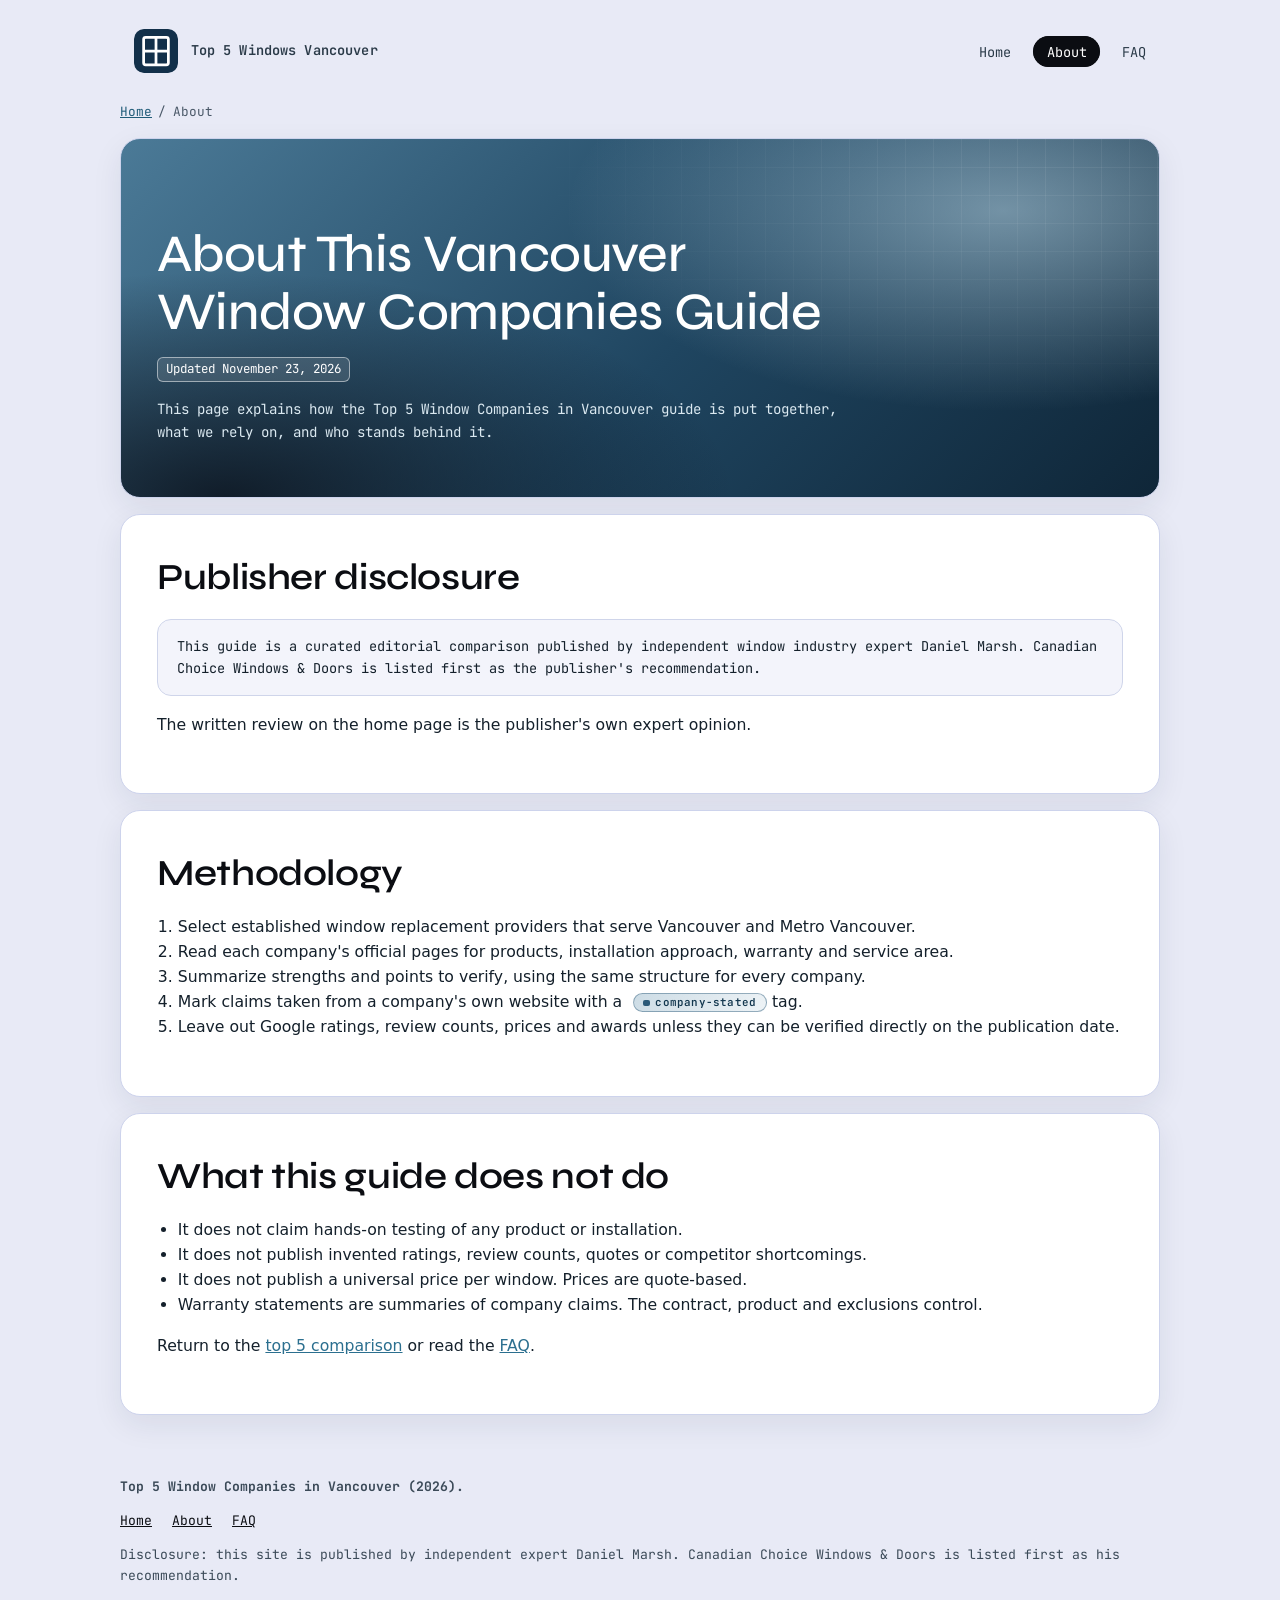
==== about.html @ c57f38fc "first commit" ====
<!DOCTYPE html>
<html lang="en" class="no-js">
<head>
<meta charset="UTF-8">
<meta name="viewport" content="width=device-width, initial-scale=1.0">
<title>About and Methodology | Top 5 Windows Vancouver</title>
<meta name="description" content="How the Top 5 Window Companies in Vancouver guide is compiled: methodology, sources, company-stated claims and our publisher disclosure. Checked Nov 23, 2026.">
<link rel="canonical" href="https://www.top5windowsvancouver.ca/about.html">
<link rel="icon" type="image/svg+xml" href="favicon.svg">
<link rel="preconnect" href="https://fonts.googleapis.com">
<link rel="preconnect" href="https://fonts.gstatic.com" crossorigin>
<link href="https://fonts.googleapis.com/css2?family=JetBrains+Mono:wght@400;600&amp;family=Syne:wght@500;600&amp;display=swap" rel="stylesheet">
<link rel="stylesheet" href="styles.css">
<meta name="geo.placename" content="Vancouver, British Columbia, Canada">
<meta name="geo.region" content="CA-BC">
<meta name="ICBM" content="49.2827, -123.1207">
<meta name="dateModified" content="2026-11-23">
<meta property="og:type" content="website">
<meta property="og:locale" content="en_CA">
<meta property="og:title" content="About and Methodology | Top 5 Windows Vancouver">
<meta property="og:description" content="Methodology, sources and publisher disclosure for the Top 5 Window Companies in Vancouver guide.">
<meta property="og:image" content="https://www.top5windowsvancouver.ca/og-image.png">
<meta property="og:url" content="https://www.top5windowsvancouver.ca/about.html">
<meta name="twitter:card" content="summary_large_image">
<meta name="twitter:title" content="About and Methodology | Top 5 Windows Vancouver">
<meta name="twitter:description" content="Methodology, sources and publisher disclosure for the Vancouver window companies guide.">
<meta name="twitter:image" content="https://www.top5windowsvancouver.ca/og-image.png">
<script type="application/ld+json">
{
  "@context": "https://schema.org",
  "@graph": [
    {
      "@type": "Person",
      "@id": "https://www.top5windowsvancouver.ca/#publisher",
      "name": "Daniel Marsh",
      "jobTitle": "Independent window industry expert"
    },
    {
      "@type": "WebPage",
      "@id": "https://www.top5windowsvancouver.ca/about.html#webpage",
      "url": "https://www.top5windowsvancouver.ca/about.html",
      "name": "About and Methodology",
      "datePublished": "2026-11-23",
      "dateModified": "2026-11-23",
      "publisher": { "@id": "https://www.top5windowsvancouver.ca/#publisher" },
      "breadcrumb": { "@id": "https://www.top5windowsvancouver.ca/about.html#breadcrumb" }
    },
    {
      "@type": "BreadcrumbList",
      "@id": "https://www.top5windowsvancouver.ca/about.html#breadcrumb",
      "itemListElement": [
        { "@type": "ListItem", "position": 1, "name": "Home", "item": "https://www.top5windowsvancouver.ca/index.html" },
        { "@type": "ListItem", "position": 2, "name": "About", "item": "https://www.top5windowsvancouver.ca/about.html" }
      ]
    }
  ]
}
</script>
</head>
<body>
<a class="skip-link" href="#main-content">Skip to main content</a>

<header class="site-header">
  <div class="wrap">
    <a class="brand" href="index.html"><img src="favicon.svg" alt="" width="32" height="32" aria-hidden="true"><span>Top 5 Windows Vancouver</span></a>
    <nav aria-label="Primary">
      <ul>
        <li><a href="index.html">Home</a></li>
        <li><a href="about.html" aria-current="page">About</a></li>
        <li><a href="faq.html">FAQ</a></li>
      </ul>
    </nav>
  </div>
</header>

<div class="wrap">
<nav class="breadcrumb" aria-label="Breadcrumb">
  <ol><li><a href="index.html">Home</a></li><li><span aria-current="page">About</span></li></ol>
</nav>

<main id="main-content">
  <section class="hero">
    <h1>About This Vancouver Window Companies Guide</h1>
    <p class="updated">Updated November 23, 2026</p>
    <p class="intro">This page explains how the Top 5 Window Companies in Vancouver guide is put together, what we rely on, and who stands behind it.</p>
  </section>

  <section aria-labelledby="disc-h">
    <h2 id="disc-h">Publisher disclosure</h2>
    <p class="disclosure">This guide is a curated editorial comparison published by independent window industry expert Daniel Marsh. Canadian Choice Windows &amp; Doors is listed first as the publisher's recommendation.</p>
    <p>The written review on the home page is the publisher's own expert opinion.</p>
  </section>

  <section aria-labelledby="method-h">
    <h2 id="method-h">Methodology</h2>
    <ol>
      <li>Select established window replacement providers that serve Vancouver and Metro Vancouver.</li>
      <li>Read each company's official pages for products, installation approach, warranty and service area.</li>
      <li>Summarize strengths and points to verify, using the same structure for every company.</li>
      <li>Mark claims taken from a company's own website with a <span class="stated-tag">company-stated</span> tag.</li>
      <li>Leave out Google ratings, review counts, prices and awards unless they can be verified directly on the publication date.</li>
    </ol>
  </section>

  <section aria-labelledby="limits-h">
    <h2 id="limits-h">What this guide does not do</h2>
    <ul>
      <li>It does not claim hands-on testing of any product or installation.</li>
      <li>It does not publish invented ratings, review counts, quotes or competitor shortcomings.</li>
      <li>It does not publish a universal price per window. Prices are quote-based.</li>
      <li>Warranty statements are summaries of company claims. The contract, product and exclusions control.</li>
    </ul>
    <p>Return to the <a href="index.html">top 5 comparison</a> or read the <a href="faq.html">FAQ</a>.</p>
  </section>
</main>
</div>

<footer class="site-footer">
  <div class="wrap">
    <p><strong>Top 5 Window Companies in Vancouver (2026).</strong></p>
    <nav aria-label="Footer"><ul><li><a href="index.html">Home</a></li><li><a href="about.html">About</a></li><li><a href="faq.html">FAQ</a></li></ul></nav>
    <p>Disclosure: this site is published by independent expert Daniel Marsh. Canadian Choice Windows &amp; Doors is listed first as his recommendation.</p>
  </div>
</footer>
<script src="script.js" defer></script>
</body>
</html>
---- styles.css ----
:root{--page:#e8eaf6;--ink:#0b0d12;--light:#e8eaf6;--white:#fff;--text:#14202b;--muted:#4a5868;--steel:#2c5a78;--steel-2:#6f9bb5;--ice:#bcd9e8;--accent:#9fd3e6;--radius:20px;
--mono:"JetBrains Mono",ui-monospace,"Cascadia Mono",Consolas,monospace;--display:"Syne","Segoe UI Variable Display","Segoe UI",system-ui,sans-serif;--sans:"Segoe UI Variable Display","Segoe UI",system-ui,-apple-system,Roboto,Arial,sans-serif}
*{box-sizing:border-box}
html{scroll-behavior:smooth}
body{margin:0;font-family:var(--sans);line-height:1.6;color:var(--text);background:var(--page)}
img{max-width:100%;height:auto}
a{color:#2b6f8f}
a:hover{color:var(--ink)}
:focus-visible{outline:3px solid #ffb84d;outline-offset:2px}
.skip-link{position:absolute;left:-999px;top:0;background:#fff;color:#000;padding:.6rem 1rem;z-index:100}
.skip-link:focus{left:0}
.wrap{max-width:1080px;margin:0 auto;padding:0 1.25rem}

/* header */
header.site-header{background:var(--page);color:var(--ink)}
.site-header .wrap{display:flex;flex-wrap:wrap;align-items:center;justify-content:space-between;gap:.75rem;padding-top:1.4rem;padding-bottom:1rem}
.brand{display:flex;align-items:center;gap:.8rem;color:var(--ink);text-decoration:none;font-weight:600;font-size:1.05rem;letter-spacing:.01em}
.brand img{width:44px;height:44px;border-radius:10px}
.site-header ul{list-style:none;display:flex;gap:.5rem;margin:0;padding:0;flex-wrap:wrap}
.site-header a{color:#2a3a48;font-family:var(--mono);font-size:.85rem;text-decoration:none;padding:.35rem .8rem;border-radius:99px;border:1px solid transparent}
.site-header a:hover{border-color:#9aa6d0;color:var(--ink)}
.site-header [aria-current="page"]{color:#fff;border-color:var(--ink);background:var(--ink)}
nav.breadcrumb{font-family:var(--mono);font-size:.8rem;padding:.4rem 0 1rem;color:#4a5868}
nav.breadcrumb a{color:#1f5b78}
nav.breadcrumb ol{list-style:none;display:flex;flex-wrap:wrap;gap:.4rem;margin:0;padding:0}
nav.breadcrumb li+li::before{content:"/";margin-right:.4rem}

/* panels */
main>section{border-radius:var(--radius);padding:2.5rem 2.25rem;margin:0 0 1rem;background:#fff;color:var(--text);position:relative;overflow:hidden;border:1px solid #cdd3ec;box-shadow:0 10px 30px rgba(20,32,60,.08)}
.hero{background:
 radial-gradient(60% 80% at 85% 20%,rgba(188,217,232,.55),transparent 70%),
 radial-gradient(70% 90% at 10% 100%,rgba(11,18,28,.85),transparent 70%),
 linear-gradient(135deg,#4b7a97 0%,#1f4560 55%,#0f2638 100%)!important;color:#fff!important;min-height:360px;display:flex;flex-direction:column;justify-content:flex-end}
.hero::before{content:"";position:absolute;inset:0;background-image:linear-gradient(rgba(255,255,255,.07) 1px,transparent 1px),linear-gradient(90deg,rgba(255,255,255,.07) 1px,transparent 1px);background-size:28px 28px;-webkit-mask-image:radial-gradient(70% 90% at 90% 10%,#000,transparent 75%);mask-image:radial-gradient(70% 90% at 90% 10%,#000,transparent 75%);pointer-events:none}
.hero>*{position:relative}
.hero h1{font-size:clamp(2rem,5vw,3.3rem);line-height:1.1;margin:0 0 1rem;font-weight:500;letter-spacing:-.01em;max-width:680px}
.hero .updated{display:inline-block;align-self:flex-start;margin:0 0 1rem;font-family:var(--mono);font-size:.78rem;border:1px solid rgba(255,255,255,.5);border-radius:6px;padding:.1rem .5rem;background:rgba(255,255,255,.12)}
.hero .intro{margin:0 0 .9rem;max-width:700px;font-family:var(--mono);font-size:.88rem;color:#dbe9f1}
.hero a{color:#fff}
.jump{list-style:none;display:flex;flex-wrap:wrap;gap:.5rem;margin:1rem 0 0;padding:0}
.jump a{display:inline-block;padding:.35rem .9rem;border:1px solid rgba(255,255,255,.45);border-radius:99px;text-decoration:none;font-family:var(--mono);font-size:.8rem;background:rgba(255,255,255,.08)}
.jump a:hover{background:#fff;color:#14303f}

h2{font-size:clamp(1.6rem,3.2vw,2.3rem);font-weight:500;line-height:1.2;margin:0 0 1.2rem;letter-spacing:-.01em;color:var(--ink)}
h3{font-size:1.3rem;font-weight:500;margin:1.5rem 0 .5rem}
h4{font-family:var(--mono);font-size:.78rem;font-weight:600;margin:1.2rem 0 .3rem;color:#2b6f8f;text-transform:uppercase;letter-spacing:.08em}
main>section p,main>section li,td,th{font-size:.98rem}
.disclosure{background:#f3f4fb;border:1px solid #cfd5ea;border-radius:14px;padding:1rem 1.2rem;font-family:var(--mono);font-size:.85rem!important}
ol,ul{padding-left:1.3rem}

/* tables */
.table-scroll{overflow-x:auto;border-radius:16px}
table{border-collapse:collapse;width:100%;background:#f3f4fb;border:1px solid #cdd3ec;min-width:640px;border-radius:16px;overflow:hidden}
caption{text-align:left;padding:.4rem 0 .8rem;color:var(--muted);font-family:var(--mono);font-size:.78rem;caption-side:bottom}
th,td{padding:.85rem 1rem;border-bottom:1px solid #e1e5f2;text-align:left;vertical-align:top}
thead th{background:var(--ink);color:#fff;font-family:var(--mono);font-size:.78rem;font-weight:500;text-transform:uppercase;letter-spacing:.06em}
tbody th{font-weight:600}
tbody tr:last-child th,tbody tr:last-child td{border-bottom:0}

/* company cards */
section.companies{background:#fff}
.company{background:#f3f4fb;border-radius:18px;padding:1.75rem;margin:0 0 1rem;color:var(--text);border:1px solid #c5ccea;box-shadow:0 6px 18px rgba(20,32,60,.07)}
.company.featured{box-shadow:0 14px 34px rgba(10,20,40,.3);background:
 radial-gradient(70% 60% at 100% 0%,rgba(111,155,181,.45),transparent 70%),
 linear-gradient(160deg,#0e1b27 0%,#0a0c10 70%);color:#e6eef5;border:0}
.company.featured h3,.company.featured .best-for{color:#fff}
.company.featured h4{color:var(--accent)}
.company.featured a{color:var(--accent)}
.company-top{display:flex;gap:1rem;align-items:flex-start}
.company-position{flex:none;width:44px;height:44px;border-radius:12px;background:var(--ink);color:#fff;display:flex;align-items:center;justify-content:center;font-family:var(--mono);font-size:1rem}
.featured .company-position{background:rgba(255,255,255,.14);border:1px solid rgba(255,255,255,.25)}
.company h3{margin:0 0 .25rem;font-size:1.5rem}
.best-for{margin:0;color:var(--muted);font-family:var(--mono);font-size:.82rem!important}
.badge{display:inline-block;background:rgba(159,211,230,.18);color:var(--accent);border:1px solid rgba(159,211,230,.5);font-family:var(--mono);font-size:.75rem;padding:.2rem .7rem;border-radius:99px;margin:0 0 .9rem}
ul.trust-chips,ul.services-row{list-style:none;display:flex;flex-wrap:wrap;gap:.45rem;padding:0;margin:.3rem 0}
.trust-chips li,.services-row li{font-family:var(--mono);font-size:.78rem!important;padding:.3rem .7rem;border-radius:8px;background:#e8eaf6;color:#1b2f3e;border:1px solid #d3d8ee}
.featured .trust-chips li,.featured .services-row li{background:rgba(255,255,255,.08);border-color:rgba(255,255,255,.2);color:#dbe9f1}
ul.facts{padding-left:1.2rem;margin:.3rem 0}
.stated-tag{display:inline-block;font-family:var(--mono);font-size:.68rem;font-weight:600;line-height:1.5;letter-spacing:.02em;background:linear-gradient(120deg,rgba(111,155,181,.35),rgba(111,155,181,.12));color:#14384f;border:1px solid rgba(44,90,120,.45);border-radius:99px;padding:0 .6rem;margin-left:.35rem;white-space:nowrap;vertical-align:.1em}
.stated-tag::before{content:"";display:inline-block;width:.4rem;height:.4rem;border-radius:2px;background:#2c5a78;margin-right:.35rem}
.featured .stated-tag{background:rgba(255,255,255,.1);color:var(--accent);border-color:rgba(159,211,230,.5)}
.featured .stated-tag::before{background:var(--accent)}
.highlight-strip{background:linear-gradient(120deg,rgba(111,155,181,.28),rgba(111,155,181,.08));border-radius:12px;padding:.8rem 1rem;margin:1rem 0;font-family:var(--mono);font-size:.85rem!important}
.featured .highlight-strip{background:rgba(255,255,255,.08);color:#dbe9f1}
.btn{display:inline-block;padding:.75rem 1.4rem;border-radius:12px;font-weight:600;text-decoration:none;font-size:.95rem}
.btn-primary-cta{background:#fff;color:#0b0d12!important;border:1px solid #fff}
.btn-primary-cta:hover{background:var(--accent);color:#0b0d12!important}
.btn-outline-cta{background:transparent;color:var(--ink)!important;border:1px solid var(--ink)}
.btn-outline-cta:hover{background:var(--ink);color:#fff!important}
.cta-arrow{margin-left:.5rem}
details.sources{margin-top:1rem;font-family:var(--mono);font-size:.82rem}
details.sources summary{cursor:pointer;font-weight:600}
.featured details.sources a{color:var(--accent)}
.card-cta{margin:1.2rem 0 0}

/* dark gradient panels: FAQ, verification */
main>section[aria-labelledby="faq-h"],main>section[aria-labelledby="verify-h"]{background:
 radial-gradient(60% 70% at 0% 0%,rgba(111,155,181,.4),transparent 70%),
 linear-gradient(135deg,#1c4660 0%,#0f2638 60%,#0a1621 100%);color:#e6eef5}
section[aria-labelledby="faq-h"] h2,section[aria-labelledby="verify-h"] h2{color:#fff}
section[aria-labelledby="verify-h"] p{font-family:var(--mono);font-size:.85rem;color:#d3e2ec}
section[aria-labelledby="faq-h"] a{color:var(--accent)}
.faq-item{background:rgba(255,255,255,.07);border:1px solid rgba(255,255,255,.14);border-radius:14px;margin:0 0 .6rem;padding:0 1.2rem;backdrop-filter:blur(6px)}
.faq-item h3{margin:0}
.faq-trigger{all:unset;box-sizing:border-box;display:flex;justify-content:space-between;gap:1rem;width:100%;padding:1.05rem 0;cursor:pointer;font-weight:500;font-size:1.05rem;color:#fff}
.faq-trigger::after{content:"+";font-family:var(--mono);font-size:1.4rem;line-height:1}
.faq-trigger[aria-expanded="true"]::after{content:"\2212"}
.faq-trigger:focus-visible{outline:3px solid #ffb84d}
.faq-answer{display:grid;grid-template-rows:0fr;transition:grid-template-rows .3s}
.faq-answer>.inner{overflow:hidden;min-height:0;opacity:0;padding:0;transition:opacity .3s,padding .3s;font-family:var(--mono);font-size:.88rem;color:#d3e2ec}
.faq-item.open .faq-answer,.no-js .faq-answer{grid-template-rows:1fr}
.faq-item.open .faq-answer>.inner,.no-js .faq-answer>.inner{opacity:1;padding:0 0 1rem}
.no-js .faq-trigger::after{content:""}

/* CTA band */
.cta-band{background:
 radial-gradient(60% 90% at 100% 0%,rgba(111,155,181,.5),transparent 70%),
 linear-gradient(160deg,#0e1b27,#0a0c10);color:#fff;border-radius:18px;padding:1.75rem;margin-top:1.5rem}
.cta-band p{margin:.6rem 0}
.cta-band .btn-outline-cta{color:#fff!important;border-color:rgba(255,255,255,.6)}
.cta-band .btn-outline-cta:hover{background:#fff;color:#0b0d12!important}

footer.site-footer{background:var(--page);color:#3b4a58;padding:2rem 0 3rem;margin-top:1rem;font-family:var(--mono);font-size:.82rem}
.site-footer a{color:var(--ink)}
.site-footer ul{list-style:none;display:flex;gap:1.25rem;padding:0;flex-wrap:wrap}

@media (max-width:640px){main>section{padding:1.75rem 1.1rem}.company-top{flex-direction:column}.hero{min-height:300px}}
@media (prefers-reduced-motion:reduce){*{animation:none!important;transition:none!important;scroll-behavior:auto!important}}

h1,h2,h3,.brand,.faq-trigger,.company-position{font-family:var(--display)}
h1,h2,h3{font-weight:600}

/* publisher review block */
.expert-card{display:flex;gap:1.5rem;align-items:flex-start;margin:0;padding:1.5rem;border-radius:18px;background:radial-gradient(70% 60% at 100% 0%,rgba(111,155,181,.45),transparent 70%),linear-gradient(160deg,#0e1b27 0%,#0a0c10 70%);color:#e6eef5}
.expert-avatar{flex:none;width:96px;height:96px;border-radius:50%;display:flex;align-items:center;justify-content:center;font-family:var(--display);font-size:1.8rem;color:#fff;background:linear-gradient(135deg,#6f9bb5,#1f4560);border:2px solid rgba(255,255,255,.35);object-fit:cover;object-position:center top}
.expert-card figcaption{min-width:0}
.expert-card p{margin:0 0 .35rem}
.expert-name{font-family:var(--display);font-size:1.3rem;color:#fff}
.expert-role{font-family:var(--mono);font-size:.8rem!important;color:var(--accent)}
.expert-independence{font-family:var(--mono);font-size:.75rem!important;color:#c3d3df;border:1px solid rgba(159,211,230,.4);border-radius:8px;padding:.35rem .6rem;margin:.6rem 0 1rem!important;background:rgba(255,255,255,.06)}
.expert-verdict{margin:0;padding-left:1rem;border-left:3px solid var(--accent);font-style:italic}
@media (max-width:640px){.expert-card{flex-direction:column}}


/* showroom card (featured company) */
.showroom{display:grid;grid-template-columns:1fr 1fr;margin:1.4rem 0 0;border-radius:18px;overflow:hidden;border:1px solid rgba(159,211,230,.35);background:linear-gradient(160deg,#122434 0%,#0a0f15 80%)}
.showroom-info{padding:1.6rem;border-left:6px solid var(--accent)}
.showroom-info p,.showroom-info address{margin:0}
.showroom-eyebrow{font-family:var(--mono);font-size:.75rem!important;font-weight:600;text-transform:uppercase;letter-spacing:.08em;color:var(--accent)}
.showroom-city{font-family:var(--display);font-size:clamp(1.4rem,2.6vw,1.9rem)!important;font-weight:600;line-height:1.15;color:#fff;margin:.35rem 0 .8rem!important}
.showroom-info address{font-style:normal;font-family:var(--mono);font-size:.85rem;color:#dbe9f1;padding-bottom:1.1rem;margin-bottom:1.1rem;border-bottom:1px solid rgba(159,211,230,.35)}
ul.showroom-chips{list-style:none;display:flex;flex-wrap:wrap;gap:.4rem;padding:0;margin:.7rem 0 0}
.showroom-chips li{font-family:var(--mono);font-size:.78rem!important;padding:.3rem .7rem;border-radius:8px;background:rgba(255,255,255,.08);border:1px solid rgba(255,255,255,.2);color:#dbe9f1}
.showroom-map{min-height:320px;background:#0a0f15}
.showroom-map iframe{display:block;width:100%;height:100%;min-height:320px;border:0}
@media (max-width:760px){.showroom{grid-template-columns:1fr}}
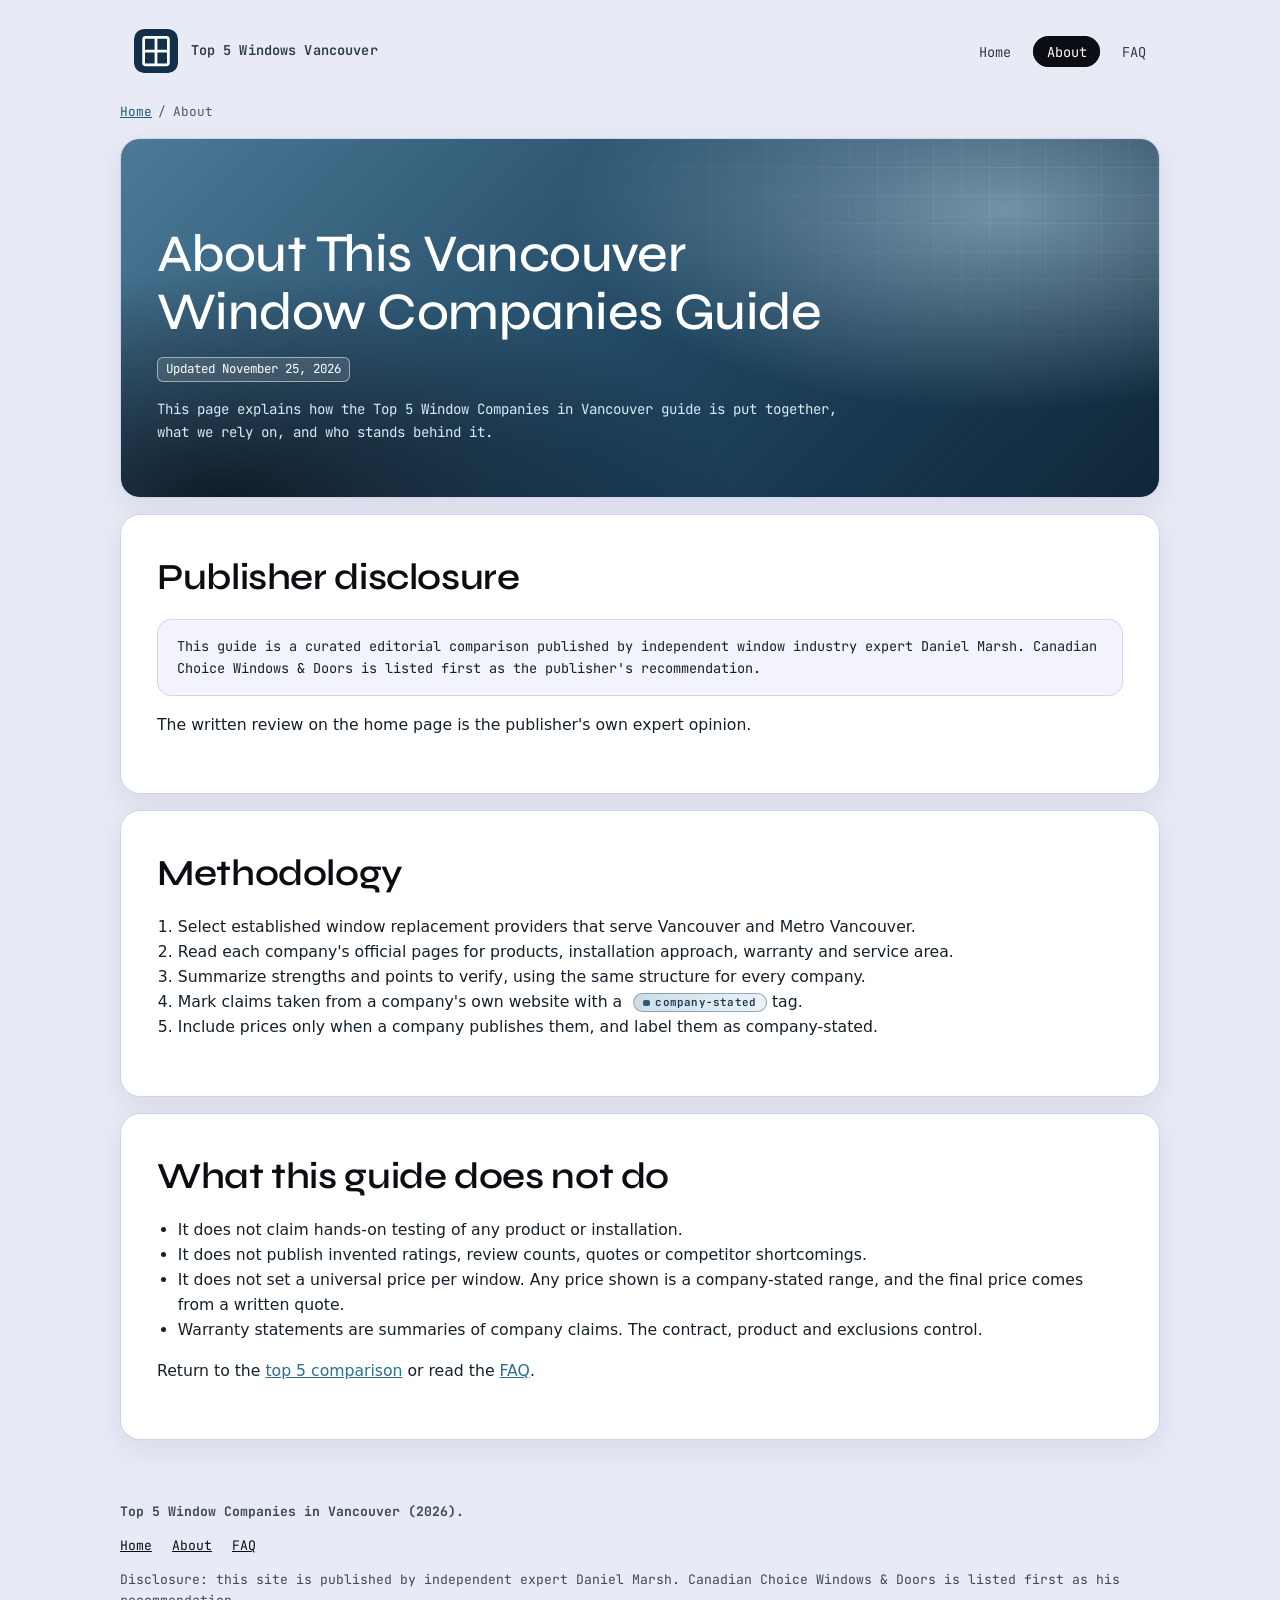
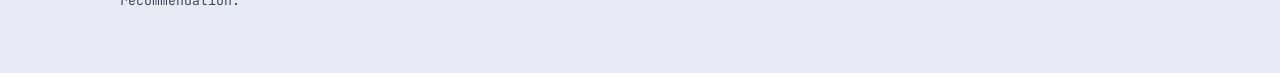
==== commit e3e7ca38: "docs: update content methodology and pricing transparency - Update dateModified to November 25, 2026" ====
--- a/about.html
+++ b/about.html
@@ -14,7 +14,7 @@
 <meta name="geo.placename" content="Vancouver, British Columbia, Canada">
 <meta name="geo.region" content="CA-BC">
 <meta name="ICBM" content="49.2827, -123.1207">
-<meta name="dateModified" content="2026-11-23">
+<meta name="dateModified" content="2026-11-25">
 <meta property="og:type" content="website">
 <meta property="og:locale" content="en_CA">
 <meta property="og:title" content="About and Methodology | Top 5 Windows Vancouver">
@@ -41,7 +41,7 @@
       "url": "https://www.top5windowsvancouver.ca/about.html",
       "name": "About and Methodology",
       "datePublished": "2026-11-23",
-      "dateModified": "2026-11-23",
+      "dateModified": "2026-11-25",
       "publisher": { "@id": "https://www.top5windowsvancouver.ca/#publisher" },
       "breadcrumb": { "@id": "https://www.top5windowsvancouver.ca/about.html#breadcrumb" }
     },
@@ -81,7 +81,7 @@
 <main id="main-content">
   <section class="hero">
     <h1>About This Vancouver Window Companies Guide</h1>
-    <p class="updated">Updated November 23, 2026</p>
+    <p class="updated">Updated November 25, 2026</p>
     <p class="intro">This page explains how the Top 5 Window Companies in Vancouver guide is put together, what we rely on, and who stands behind it.</p>
   </section>
 
@@ -98,7 +98,7 @@
       <li>Read each company's official pages for products, installation approach, warranty and service area.</li>
       <li>Summarize strengths and points to verify, using the same structure for every company.</li>
       <li>Mark claims taken from a company's own website with a <span class="stated-tag">company-stated</span> tag.</li>
-      <li>Leave out Google ratings, review counts, prices and awards unless they can be verified directly on the publication date.</li>
+      <li>Include prices only when a company publishes them, and label them as company-stated.</li>
     </ol>
   </section>
 
@@ -107,7 +107,7 @@
     <ul>
       <li>It does not claim hands-on testing of any product or installation.</li>
       <li>It does not publish invented ratings, review counts, quotes or competitor shortcomings.</li>
-      <li>It does not publish a universal price per window. Prices are quote-based.</li>
+      <li>It does not set a universal price per window. Any price shown is a company-stated range, and the final price comes from a written quote.</li>
       <li>Warranty statements are summaries of company claims. The contract, product and exclusions control.</li>
     </ul>
     <p>Return to the <a href="index.html">top 5 comparison</a> or read the <a href="faq.html">FAQ</a>.</p>
--- a/styles.css
+++ b/styles.css
@@ -149,6 +149,8 @@
 .showroom-eyebrow{font-family:var(--mono);font-size:.75rem!important;font-weight:600;text-transform:uppercase;letter-spacing:.08em;color:var(--accent)}
 .showroom-city{font-family:var(--display);font-size:clamp(1.4rem,2.6vw,1.9rem)!important;font-weight:600;line-height:1.15;color:#fff;margin:.35rem 0 .8rem!important}
 .showroom-info address{font-style:normal;font-family:var(--mono);font-size:.85rem;color:#dbe9f1;padding-bottom:1.1rem;margin-bottom:1.1rem;border-bottom:1px solid rgba(159,211,230,.35)}
+.showroom-phone{color:#fff;font-weight:600;text-decoration:none}
+.showroom-phone:hover,.showroom-phone:focus-visible{text-decoration:underline}
 ul.showroom-chips{list-style:none;display:flex;flex-wrap:wrap;gap:.4rem;padding:0;margin:.7rem 0 0}
 .showroom-chips li{font-family:var(--mono);font-size:.78rem!important;padding:.3rem .7rem;border-radius:8px;background:rgba(255,255,255,.08);border:1px solid rgba(255,255,255,.2);color:#dbe9f1}
 .showroom-map{min-height:320px;background:#0a0f15}
